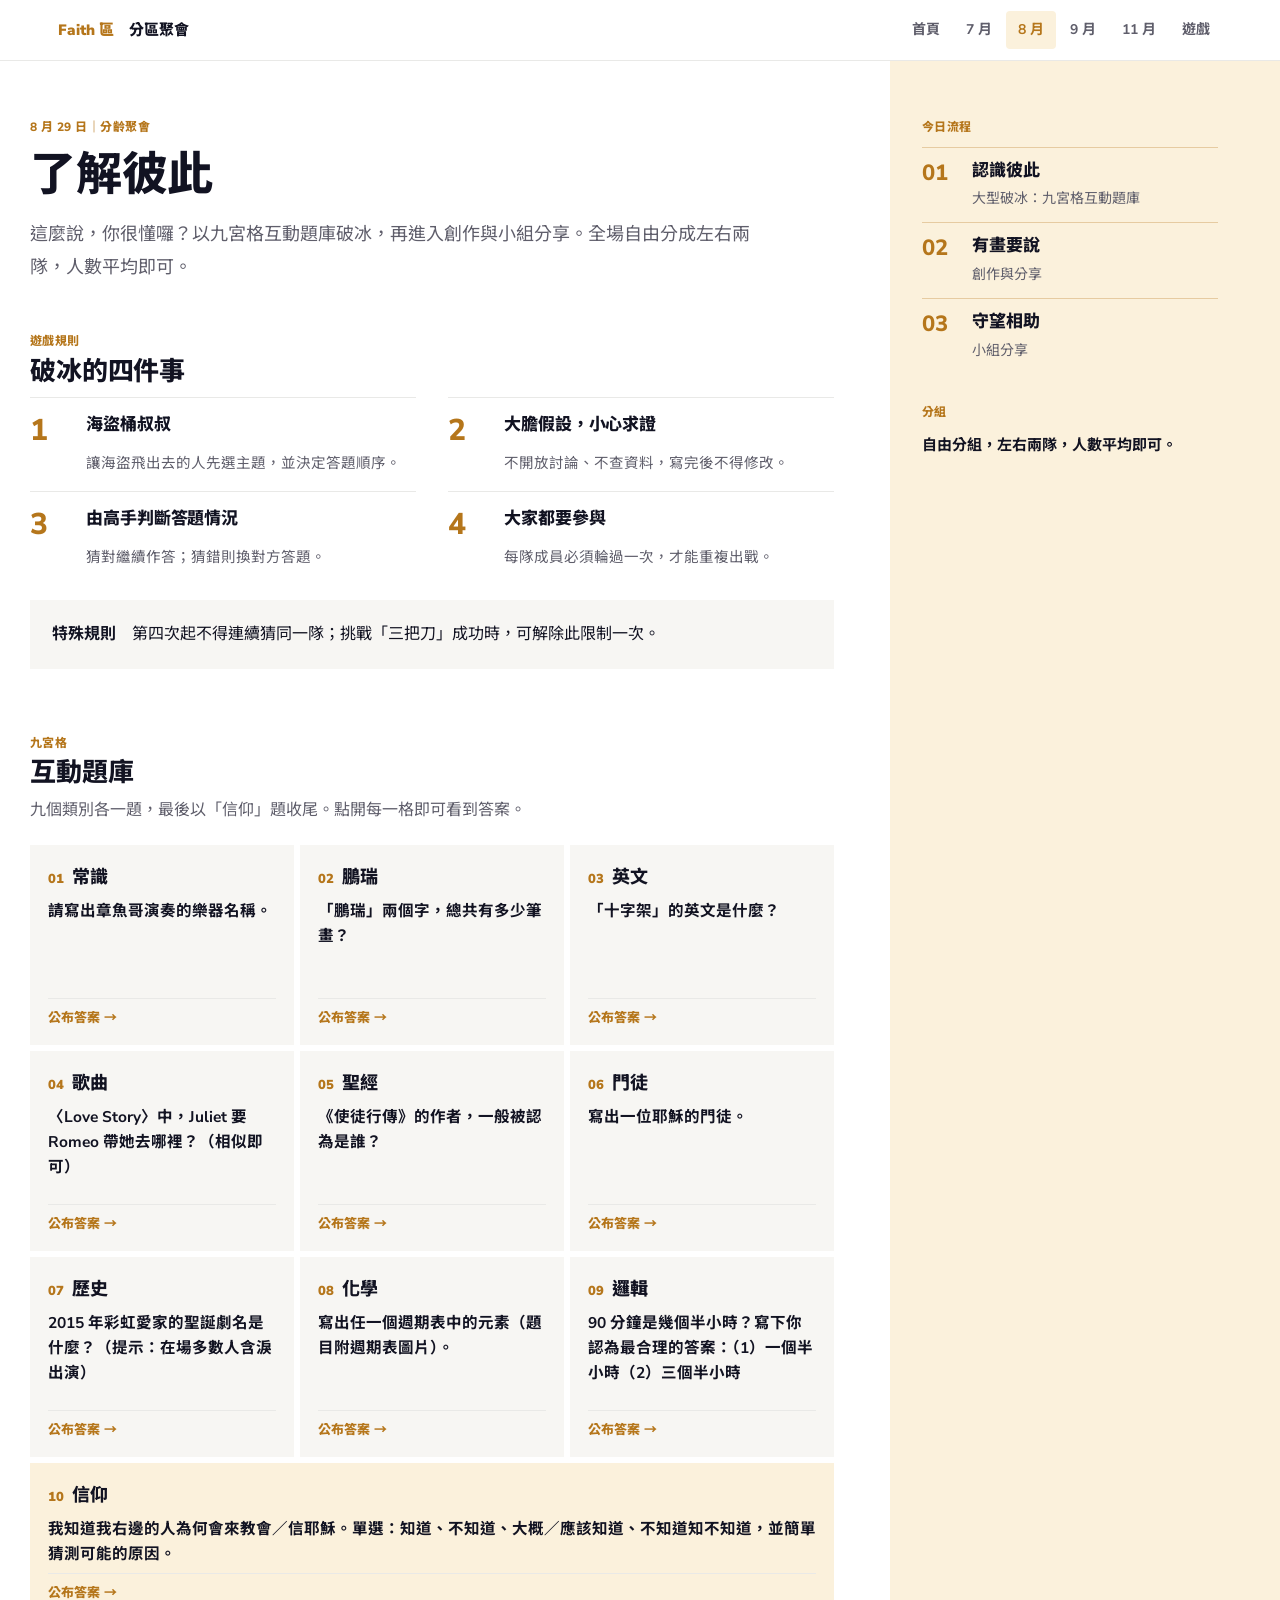
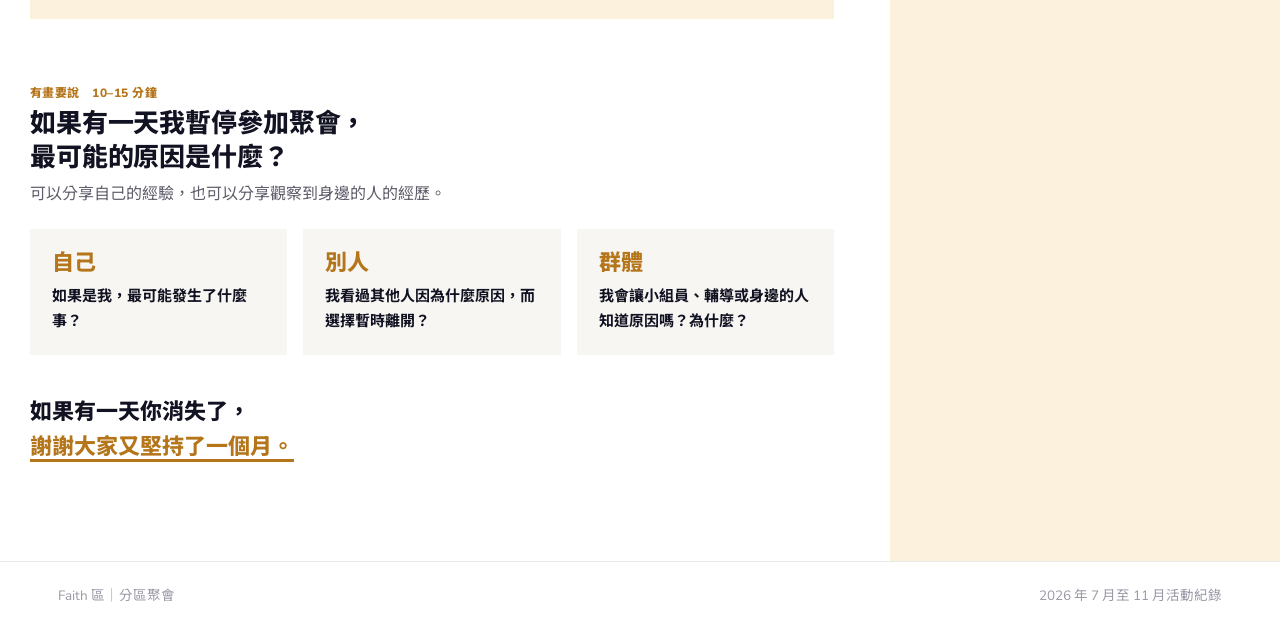
==== aug.html @ c237eff7 "Add Jul/Aug/Sep pages, new home, per-month styles Co-Authored-By: Claude Opus 5.5 <noreply@anthropic" ====
<!doctype html>
<html lang="zh-Hant">
<head>
<meta charset="utf-8">
<meta name="viewport" content="width=device-width,initial-scale=1,viewport-fit=cover">
<title>8 月｜了解彼此｜Faith 區｜分區聚會</title>
<meta name="description" content="8 月 29 日分齡聚會：九宮格互動題庫、遊戲規則、創作分享與小組守望。">
<link rel="stylesheet" href="site.css?v=20261112000000">
<style>
/* 8 月：題庫為主，九宮格可點開看答案 */
.rules4{display:grid;grid-template-columns:1fr 1fr;gap:0 32px;margin-top:8px}
.rules4>div{display:grid;grid-template-columns:44px 1fr;gap:4px 12px;border-top:1px solid var(--line);padding:16px 0}
.rules4 .no{font-size:30px;font-weight:800;color:var(--accent);line-height:1.1}
.rules4 h3{font-size:17px}
.rules4 p{grid-column:2;color:var(--muted);font-size:14.5px;line-height:1.7}
.special{margin-top:14px}
.grid9{display:grid;grid-template-columns:repeat(3,1fr);gap:6px}
.q{background:var(--bg-soft);padding:16px 18px 14px;display:flex;flex-direction:column;gap:6px;min-height:200px}
.q .cat{display:flex;align-items:baseline;gap:8px}
.q .cat b{font-size:13px;font-weight:900;color:var(--accent);font-variant-numeric:tabular-nums}
.q .cat span{font-size:18px;font-weight:800}
.q .ask{font-size:15.5px;font-weight:700;line-height:1.6;flex:1}
.q details{border-top:1px solid var(--line);padding-top:8px}
.q summary{cursor:pointer;font-size:13px;font-weight:800;color:var(--accent);list-style:none}
.q summary::-webkit-details-marker{display:none}
.q summary::after{content:" →"}
.q details[open] summary{color:var(--faint)}
.q details[open] summary::after{content:""}
.q .a{font-size:15px;font-weight:800;margin-top:4px}
.q .a small{display:block;font-weight:500;color:var(--muted);font-size:13.5px;line-height:1.6;margin-top:2px}
.q.wide{grid-column:1 / -1;min-height:0;background:var(--accent-soft)}
.apostles{font-size:13px;color:var(--muted);margin:6px 0 0;padding-left:1.2em;line-height:1.6}
.dirs{display:grid;grid-template-columns:repeat(3,1fr);gap:16px;margin-top:20px}
.dirs .box h3{font-size:22px;color:var(--accent);margin-bottom:6px}
.dirs .box p{font-size:15px;font-weight:700;line-height:1.7}
.close{margin-top:40px;font-size:22px;font-weight:800;line-height:1.6}
.flow{display:grid;gap:0}
.flow div{display:grid;grid-template-columns:40px 1fr;gap:2px 10px;padding:12px 0;border-top:1px solid rgba(181,118,27,.3)}
.flow b{font-size:22px;font-weight:800;color:var(--accent);line-height:1.2}
.flow h3{font-size:17px}
.flow p{grid-column:2;font-size:14px;color:var(--muted);line-height:1.6}
@media (max-width:860px){.rules4,.dirs{grid-template-columns:1fr}.grid9{grid-template-columns:1fr 1fr}}
@media (max-width:520px){.grid9{grid-template-columns:1fr}}
</style>
</head>
<body data-page="aug">
<div class="page">
  <main class="main">
    <p class="eyebrow">8 月 29 日｜分齡聚會</p>
    <h1>了解彼此</h1>
    <p class="lede">這麼說，你很懂囉？以九宮格互動題庫破冰，再進入創作與小組分享。全場自由分成左右兩隊，人數平均即可。</p>

    <section class="sec" style="margin-top:48px">
      <div class="kick">遊戲規則</div>
      <h2>破冰的四件事</h2>
      <div class="rules4">
        <div><span class="no">1</span><h3>海盜桶叔叔</h3><p>讓海盜飛出去的人先選主題，並決定答題順序。</p></div>
        <div><span class="no">2</span><h3>大膽假設，小心求證</h3><p>不開放討論、不查資料，寫完後不得修改。</p></div>
        <div><span class="no">3</span><h3>由高手判斷答題情況</h3><p>猜對繼續作答；猜錯則換對方答題。</p></div>
        <div><span class="no">4</span><h3>大家都要參與</h3><p>每隊成員必須輪過一次，才能重複出戰。</p></div>
      </div>
      <div class="box special"><b>特殊規則</b>　第四次起不得連續猜同一隊；挑戰「三把刀」成功時，可解除此限制一次。</div>
    </section>

    <section class="sec">
      <div class="kick">九宮格</div>
      <h2>互動題庫</h2>
      <p class="sub">九個類別各一題，最後以「信仰」題收尾。點開每一格即可看到答案。</p>
      <div class="grid9">
        <div class="q"><div class="cat"><b>01</b><span>常識</span></div><p class="ask">請寫出章魚哥演奏的樂器名稱。</p>
          <details><summary>公布答案</summary><p class="a">豎笛<small>單簧管（Clarinet）</small></p></details></div>
        <div class="q"><div class="cat"><b>02</b><span>鵬瑞</span></div><p class="ask">「鵬瑞」兩個字，總共有多少筆畫？</p>
          <details><summary>公布答案</summary><p class="a">32 畫<small>鵬 19 畫＋瑞 13 畫</small></p></details></div>
        <div class="q"><div class="cat"><b>03</b><span>英文</span></div><p class="ask">「十字架」的英文是什麼？</p>
          <details><summary>公布答案</summary><p class="a">cross<small>拼字也必須正確。</small></p></details></div>
        <div class="q"><div class="cat"><b>04</b><span>歌曲</span></div><p class="ask">〈Love Story〉中，Juliet 要 Romeo 帶她去哪裡？（相似即可）</p>
          <details><summary>公布答案</summary><p class="a">一個只有他們兩人的地方<small>somewhere we can be alone</small></p></details></div>
        <div class="q"><div class="cat"><b>05</b><span>聖經</span></div><p class="ask">《使徒行傳》的作者，一般被認為是誰？</p>
          <details><summary>公布答案</summary><p class="a">路加<small>一般認為《使徒行傳》與《路加福音》的作者為同一人。</small></p></details></div>
        <div class="q"><div class="cat"><b>06</b><span>門徒</span></div><p class="ask">寫出一位耶穌的門徒。</p>
          <details><summary>公布答案</summary><p class="a">答案不得重複<small>連續被指定的人，答案不可重複。</small></p>
            <ol class="apostles"><li>西門・彼得</li><li>安得烈</li><li>雅各（西庇太的兒子）</li><li>約翰</li><li>雅各（亞勒腓的兒子）</li><li>達太</li><li>奮銳黨的西門</li><li>加略人猶大</li><li>腓力</li><li>巴多羅買</li><li>多馬</li><li>馬太</li></ol></details></div>
        <div class="q"><div class="cat"><b>07</b><span>歷史</span></div><p class="ask">2015 年彩虹愛家的聖誕劇名是什麼？（提示：在場多數人含淚出演）</p>
          <details><summary>公布答案</summary><p class="a">狗狗天堂<small>歐一歐一捕狗隊～</small></p></details></div>
        <div class="q"><div class="cat"><b>08</b><span>化學</span></div><p class="ask">寫出任一個週期表中的元素（題目附週期表圖片）。</p>
          <details><summary>公布答案</summary><p class="a">答案不得重複<small>連續被指定的人，答案不可重複。</small></p></details></div>
        <div class="q"><div class="cat"><b>09</b><span>邏輯</span></div><p class="ask">90 分鐘是幾個半小時？寫下你認為最合理的答案：（1）一個半小時（2）三個半小時</p>
          <details><summary>公布答案</summary><p class="a">預測對方的答案<small>（1）一個半小時＝30 分鐘；（2）三個半小時＝210 分鐘</small></p></details></div>
        <div class="q wide"><div class="cat"><b>10</b><span>信仰</span></div>
          <p class="ask">我知道我右邊的人為何會來教會／信耶穌。單選：知道、不知道、大概／應該知道、不知道知不知道，並簡單猜測可能的原因。</p>
          <details><summary>公布答案</summary><p class="a">本題沒有標準答案<small>小組分享 15 分鐘：左邊的人說明自己的猜測，右邊的人分享真實情況；再指派一人分享他人的情況，獲勝方可額外指定對方兩人分享。</small></p></details></div>
      </div>
    </section>

    <section class="sec">
      <div class="kick">有畫要說　10–15 分鐘</div>
      <h2>如果有一天我暫停參加聚會，<br>最可能的原因是什麼？</h2>
      <p class="sub">可以分享自己的經驗，也可以分享觀察到身邊的人的經歷。</p>
      <div class="dirs">
        <div class="box"><h3>自己</h3><p>如果是我，最可能發生了什麼事？</p></div>
        <div class="box"><h3>別人</h3><p>我看過其他人因為什麼原因，而選擇暫時離開？</p></div>
        <div class="box"><h3>群體</h3><p>我會讓小組員、輔導或身邊的人知道原因嗎？為什麼？</p></div>
      </div>
      <p class="close">如果有一天你消失了，<br><span class="em">謝謝大家又堅持了一個月。</span></p>
    </section>
  </main>

  <aside class="panel">
    <div class="stick">
      <div>
        <div class="p-title">今日流程</div>
        <div class="flow">
          <div><b>01</b><h3>認識彼此</h3><p>大型破冰：九宮格互動題庫</p></div>
          <div><b>02</b><h3>有畫要說</h3><p>創作與分享</p></div>
          <div><b>03</b><h3>守望相助</h3><p>小組分享</p></div>
        </div>
      </div>
      <div>
        <div class="p-title">分組</div>
        <p style="font-size:15px;font-weight:700">自由分組，左右兩隊，人數平均即可。</p>
      </div>
    </div>
  </aside>
</div>
<script src="site.js?v=20261112000000"></script>
</body>
</html>
---- site.css ----
/* Faith 區｜分區聚會 — 共用樣式（沿用簡報的 Notion 紫：白底、紫色重點、右側淡紫面板）。
   每一頁的版面依內容各自安排，這裡只放共用的色票、字型與元件。 */
@import url("https://fonts.googleapis.com/css2?family=Nunito+Sans:wght@400;600;700;800;900&family=Noto+Sans+TC:wght@400;500;700;900&display=swap");

:root{
  --bg:#FFFFFF; --bg-soft:#F7F6F3; --ink:#121322; --muted:#5F5E6B; --faint:#9A99A6;
  --line:#E9E9E7; --rule:#121322;
  --accent:#7B4FD9; --accent-ink:#7B4FD9; --accent-soft:#EFE8FB; --mark:rgba(123,79,217,.22);
  --red:#D44C47; --green:#448361; --stamp:#D44C47;
  --f:"Avenir Next","Nunito Sans","PingFang TC","Noto Sans TC","Microsoft JhengHei",sans-serif;
  color-scheme:light;
}
*{box-sizing:border-box}
[hidden]{display:none!important}
html{-webkit-text-size-adjust:100%}
body{margin:0;background:var(--bg);color:var(--ink);font-family:var(--f);font-size:16px;line-height:1.8;-webkit-font-smoothing:antialiased}
a{color:inherit;text-decoration-color:var(--accent);text-decoration-thickness:1.5px;text-underline-offset:4px}
a:hover{color:var(--accent)}
:focus-visible{outline:2px solid var(--accent);outline-offset:3px}
h1,h2,h3,h4,p,ul,ol,figure,blockquote{margin:0}
h1,h2,h3,h4{font-weight:800;line-height:1.3;letter-spacing:-.005em}
img{max-width:100%}

/* 頁首 */
.top{position:sticky;top:0;z-index:40;background:var(--bg);border-bottom:1px solid var(--line)}
.top .in{max-width:1220px;margin:0 auto;padding:0 28px;display:flex;align-items:center;gap:28px;min-height:60px}
.brand{font-weight:800;font-size:15px;text-decoration:none;white-space:nowrap;color:var(--ink)}
.brand b{color:var(--accent);font-weight:900}
.nav{display:flex;gap:2px;margin-left:auto;overflow-x:auto;scrollbar-width:none}
.nav::-webkit-scrollbar{display:none}
.nav a{padding:6px 12px;font-size:14px;font-weight:700;color:var(--muted);text-decoration:none;border-radius:4px;white-space:nowrap}
.nav a:hover{color:var(--ink);background:var(--bg-soft)}
.nav a[aria-current="page"]{color:var(--accent);background:var(--accent-soft)}
@media (max-width:640px){.top .in{flex-wrap:wrap;gap:0 12px;padding:10px 16px 6px}.nav{width:100%;margin-left:-12px}}

/* 版面：主欄＋右側淡紫面板 */
.page{display:grid;grid-template-columns:minmax(28px,1fr) minmax(0,860px) 360px minmax(0,1fr)}
.main{grid-column:2;padding:56px 56px 96px 0;min-width:0}
.panel{grid-column:3 / span 2;background:var(--accent-soft);padding:56px 32px 96px}
.panel .stick{position:sticky;top:84px;max-width:296px;display:grid;gap:28px}
.p-title{font-size:12px;font-weight:800;color:var(--accent);letter-spacing:.04em;margin-bottom:8px}
@media (max-width:1000px){
  .page{display:block}
  .main{padding:36px 20px 40px}
  .panel{padding:32px 20px 48px}
  .panel .stick{position:static;max-width:none}
}

/* 標題 */
.eyebrow{font-size:12px;font-weight:800;color:var(--accent);letter-spacing:.04em}
h1{font-size:clamp(34px,5vw,46px);margin:6px 0 14px}
.lede{font-size:18px;color:var(--muted);max-width:40em}
.sec{margin-top:64px}
.sec>h2{font-size:26px;margin-bottom:6px}
.sec>.sub{color:var(--muted);margin-bottom:20px}
.kick{font-size:12px;font-weight:800;color:var(--accent);letter-spacing:.04em;margin-bottom:2px}

/* 強調（對應簡報的【】） */
.em{color:var(--accent);font-weight:800;text-decoration:underline;text-decoration-thickness:3px;text-underline-offset:5px}
.em.red{color:var(--red)}.em.green{color:var(--green)}
.red{color:var(--red)}.green{color:var(--green)}.purple{color:var(--accent)}
.muted{color:var(--muted)}.faint{color:var(--faint)}.small{font-size:14px}
.big{font-size:64px;font-weight:800;line-height:1;color:var(--accent);font-variant-numeric:tabular-nums;letter-spacing:-.02em}
.tag{display:inline-block;font-size:12px;font-weight:800;color:var(--accent);border:1px solid var(--accent);padding:0 8px;line-height:22px;border-radius:3px;white-space:nowrap}

/* 區塊 */
.box{background:var(--bg-soft);padding:20px 22px}
.box.lav{background:var(--accent-soft)}
.quote{border-left:3px solid var(--accent);padding:2px 0 2px 18px;font-size:19px;font-weight:700;line-height:1.7}
.quote cite{display:block;font-size:14px;font-style:normal;color:var(--muted);font-weight:600;margin-top:4px}
.btn{display:inline-block;font:inherit;font-size:15px;font-weight:800;color:#fff;background:var(--accent);border:1px solid var(--accent);border-radius:4px;padding:10px 20px;text-decoration:none;cursor:pointer}
.btn:hover{color:#fff}
.btn.ghost{background:none;color:var(--ink);border-color:var(--ink)}
.btn.ghost:hover{background:var(--bg-soft);color:var(--ink)}

/* Notion 式表格：灰色小表頭、只有底線 */
.nt{border-collapse:collapse;width:100%;font-size:15px}
.nt th{font-size:12px;font-weight:800;color:var(--muted);text-align:left;padding:0 14px 8px 0;border-bottom:1px solid var(--rule);white-space:nowrap}
.nt td{padding:12px 14px 12px 0;border-bottom:1px solid var(--line);vertical-align:top}
.nt td:first-child{font-weight:800}
.nt .n{width:44px;color:var(--accent);font-weight:900;font-variant-numeric:tabular-nums}
.nt ul{margin:0;padding-left:1.1em}
.nt li{margin:0}
@media (max-width:640px){.nt{font-size:14px}}

/* 頁尾 */
.foot{border-top:1px solid var(--line);color:var(--faint);font-size:13.5px}
.foot .in{max-width:1220px;margin:0 auto;padding:22px 28px;display:flex;flex-wrap:wrap;gap:6px 24px;justify-content:space-between}
@media (prefers-reduced-motion:reduce){*{transition:none!important;scroll-behavior:auto!important}}

/* 每個月份一個主色（像不同科目的課本），其餘樣式共用 */
body[data-page="home"]{--accent:#121322;--accent-soft:#F7F6F3;--mark:rgba(18,19,34,.14)}
body[data-page="jul"]{--accent:#2F6F9F;--accent-soft:#E7F0F7;--mark:rgba(47,111,159,.22)}
body[data-page="aug"]{--accent:#B5761B;--accent-soft:#FBF1DC;--mark:rgba(239,179,69,.38)}
body[data-page="sep"]{--accent:#9B3B3B;--accent-soft:#F6EAE6;--mark:rgba(155,59,59,.18)}
.c-jul{color:#2F6F9F}.c-aug{color:#B5761B}.c-sep{color:#9B3B3B}.c-nov{color:#7B4FD9}
.btn:hover{filter:brightness(.92);background:var(--accent)}
body[data-page="nov"],body[data-page="game"]{--accent:#7B4FD9;--accent-soft:#EFE8FB;--mark:rgba(123,79,217,.22)}
.hl.t0{background:linear-gradient(transparent 58%,rgba(94,134,199,.4) 58%);padding:0 2px}
.hl.t1{background:linear-gradient(transparent 58%,rgba(227,184,79,.55) 58%);padding:0 2px}
.hl.t2{background:linear-gradient(transparent 58%,rgba(107,170,130,.5) 58%);padding:0 2px}
.panel .nt td:first-child{white-space:nowrap}
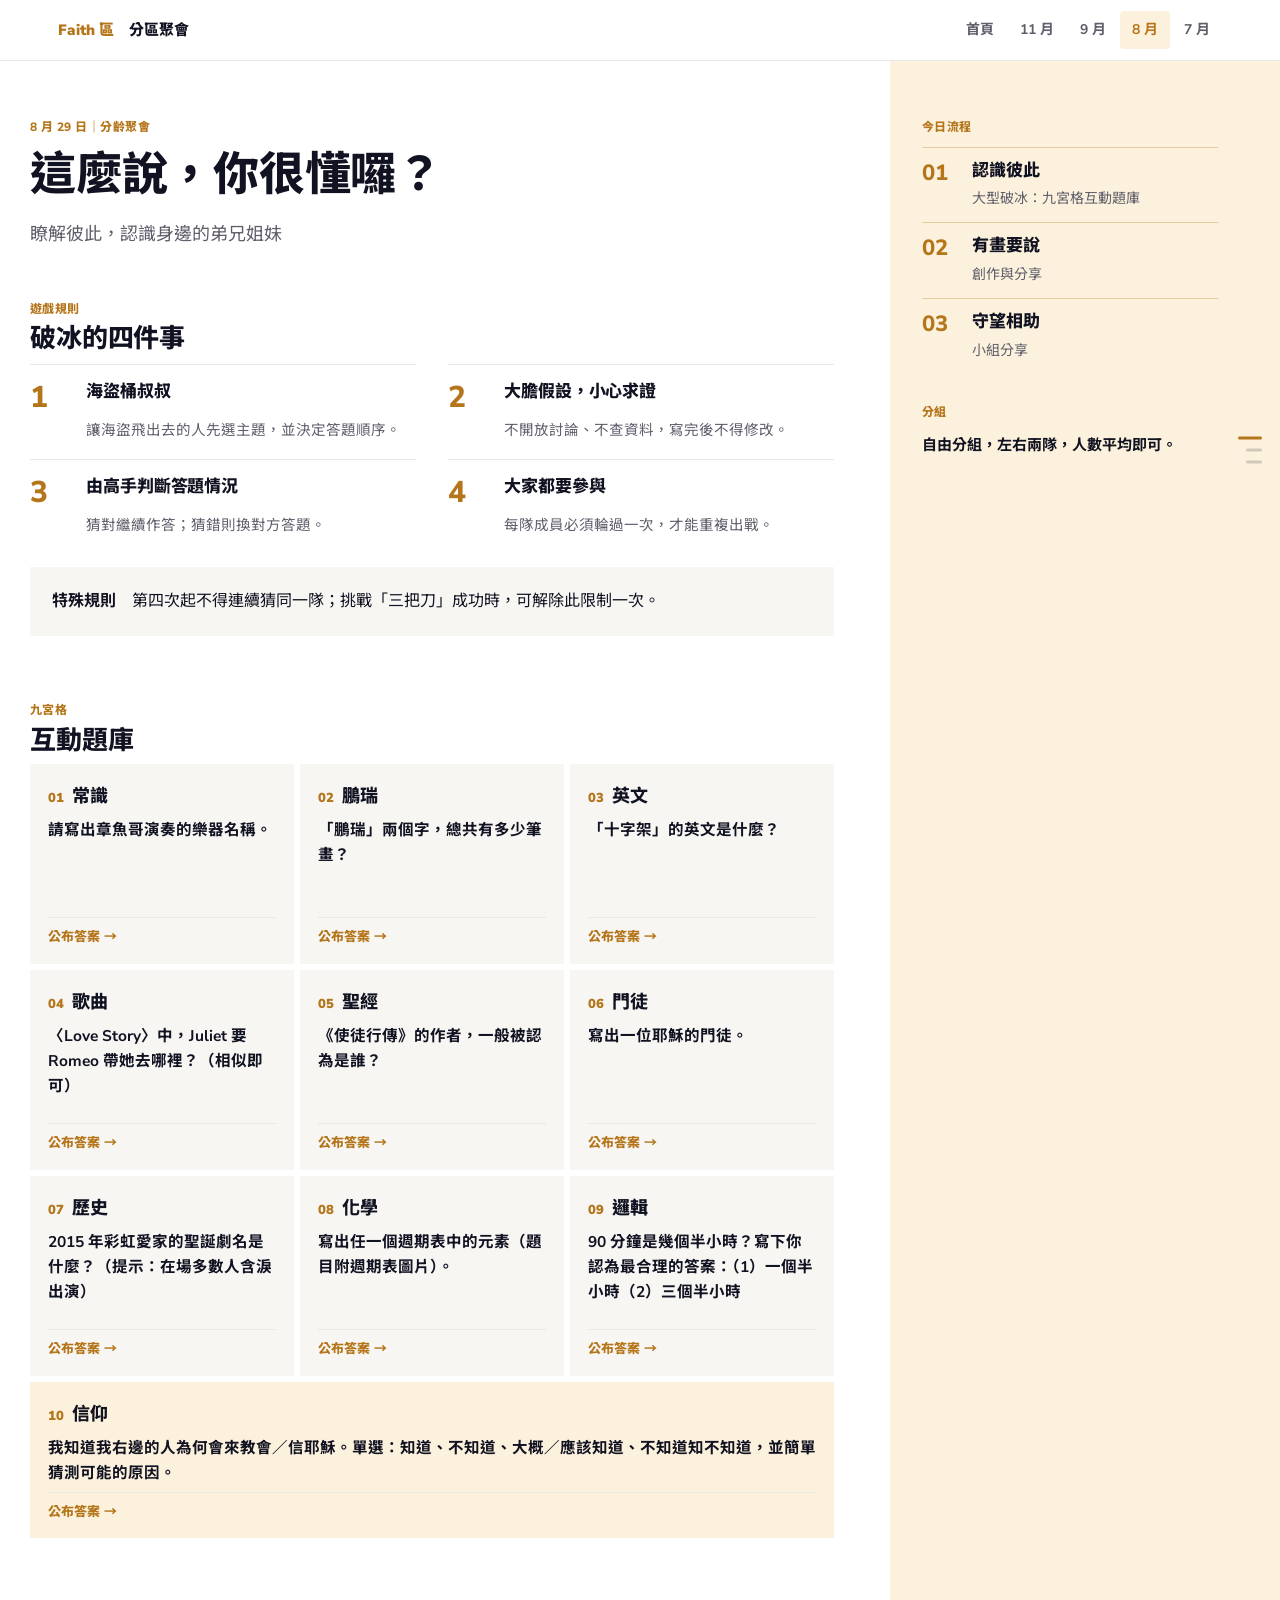
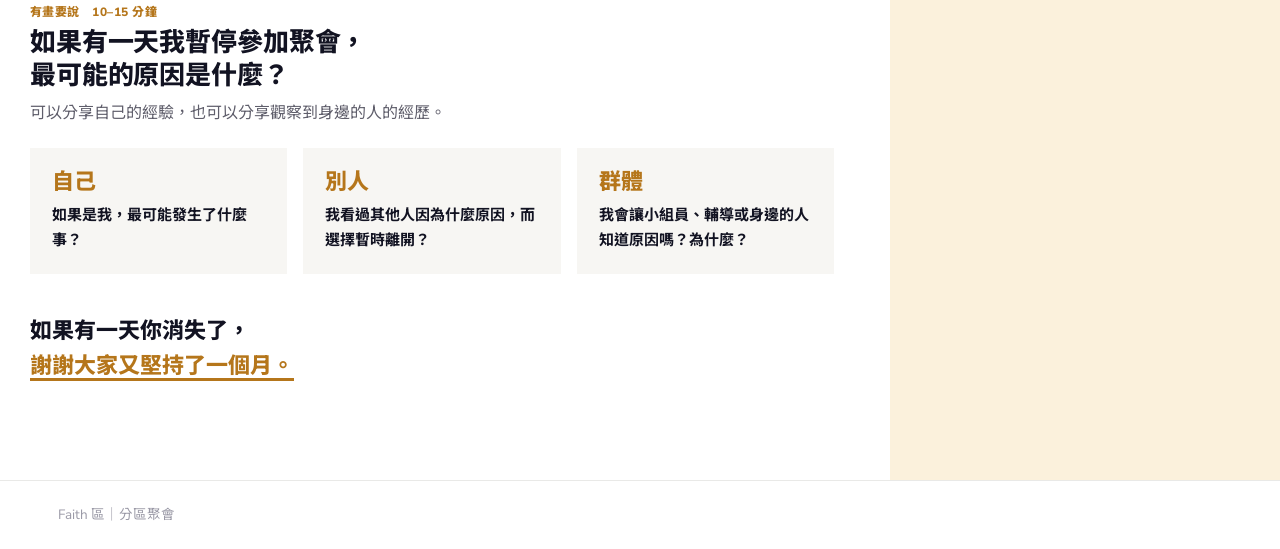
==== commit 434f7a9a: "Reorder nav, pinned game on home, editable copy via sheet, side nav back Co-Authored-By: Claude Opus" ====
--- a/aug.html
+++ b/aug.html
@@ -1,11 +1,12 @@
-<!doctype html>
+<!DOCTYPE html>
+
 <html lang="zh-Hant">
 <head>
-<meta charset="utf-8">
-<meta name="viewport" content="width=device-width,initial-scale=1,viewport-fit=cover">
-<title>8 月｜了解彼此｜Faith 區｜分區聚會</title>
-<meta name="description" content="8 月 29 日分齡聚會：九宮格互動題庫、遊戲規則、創作分享與小組守望。">
-<link rel="stylesheet" href="site.css?v=20261112000000">
+<meta charset="utf-8"/>
+<meta content="width=device-width,initial-scale=1,viewport-fit=cover" name="viewport"/>
+<title>8 月｜這麼說，你很懂囉？｜Faith 區｜分區聚會</title>
+<meta content="8 月 29 日分齡聚會：九宮格互動題庫、遊戲規則、創作分享與小組守望。" name="description"/>
+<link href="site.css?v=20261113000000" rel="stylesheet"/>
 <style>
 /* 8 月：題庫為主，九宮格可點開看答案 */
 .rules4{display:grid;grid-template-columns:1fr 1fr;gap:0 32px;margin-top:8px}
@@ -45,83 +46,80 @@
 </head>
 <body data-page="aug">
 <div class="page">
-  <main class="main">
-    <p class="eyebrow">8 月 29 日｜分齡聚會</p>
-    <h1>了解彼此</h1>
-    <p class="lede">這麼說，你很懂囉？以九宮格互動題庫破冰，再進入創作與小組分享。全場自由分成左右兩隊，人數平均即可。</p>
-
-    <section class="sec" style="margin-top:48px">
-      <div class="kick">遊戲規則</div>
-      <h2>破冰的四件事</h2>
-      <div class="rules4">
-        <div><span class="no">1</span><h3>海盜桶叔叔</h3><p>讓海盜飛出去的人先選主題，並決定答題順序。</p></div>
-        <div><span class="no">2</span><h3>大膽假設，小心求證</h3><p>不開放討論、不查資料，寫完後不得修改。</p></div>
-        <div><span class="no">3</span><h3>由高手判斷答題情況</h3><p>猜對繼續作答；猜錯則換對方答題。</p></div>
-        <div><span class="no">4</span><h3>大家都要參與</h3><p>每隊成員必須輪過一次，才能重複出戰。</p></div>
-      </div>
-      <div class="box special"><b>特殊規則</b>　第四次起不得連續猜同一隊；挑戰「三把刀」成功時，可解除此限制一次。</div>
-    </section>
-
-    <section class="sec">
-      <div class="kick">九宮格</div>
-      <h2>互動題庫</h2>
-      <p class="sub">九個類別各一題，最後以「信仰」題收尾。點開每一格即可看到答案。</p>
-      <div class="grid9">
-        <div class="q"><div class="cat"><b>01</b><span>常識</span></div><p class="ask">請寫出章魚哥演奏的樂器名稱。</p>
-          <details><summary>公布答案</summary><p class="a">豎笛<small>單簧管（Clarinet）</small></p></details></div>
-        <div class="q"><div class="cat"><b>02</b><span>鵬瑞</span></div><p class="ask">「鵬瑞」兩個字，總共有多少筆畫？</p>
-          <details><summary>公布答案</summary><p class="a">32 畫<small>鵬 19 畫＋瑞 13 畫</small></p></details></div>
-        <div class="q"><div class="cat"><b>03</b><span>英文</span></div><p class="ask">「十字架」的英文是什麼？</p>
-          <details><summary>公布答案</summary><p class="a">cross<small>拼字也必須正確。</small></p></details></div>
-        <div class="q"><div class="cat"><b>04</b><span>歌曲</span></div><p class="ask">〈Love Story〉中，Juliet 要 Romeo 帶她去哪裡？（相似即可）</p>
-          <details><summary>公布答案</summary><p class="a">一個只有他們兩人的地方<small>somewhere we can be alone</small></p></details></div>
-        <div class="q"><div class="cat"><b>05</b><span>聖經</span></div><p class="ask">《使徒行傳》的作者，一般被認為是誰？</p>
-          <details><summary>公布答案</summary><p class="a">路加<small>一般認為《使徒行傳》與《路加福音》的作者為同一人。</small></p></details></div>
-        <div class="q"><div class="cat"><b>06</b><span>門徒</span></div><p class="ask">寫出一位耶穌的門徒。</p>
-          <details><summary>公布答案</summary><p class="a">答案不得重複<small>連續被指定的人，答案不可重複。</small></p>
-            <ol class="apostles"><li>西門・彼得</li><li>安得烈</li><li>雅各（西庇太的兒子）</li><li>約翰</li><li>雅各（亞勒腓的兒子）</li><li>達太</li><li>奮銳黨的西門</li><li>加略人猶大</li><li>腓力</li><li>巴多羅買</li><li>多馬</li><li>馬太</li></ol></details></div>
-        <div class="q"><div class="cat"><b>07</b><span>歷史</span></div><p class="ask">2015 年彩虹愛家的聖誕劇名是什麼？（提示：在場多數人含淚出演）</p>
-          <details><summary>公布答案</summary><p class="a">狗狗天堂<small>歐一歐一捕狗隊～</small></p></details></div>
-        <div class="q"><div class="cat"><b>08</b><span>化學</span></div><p class="ask">寫出任一個週期表中的元素（題目附週期表圖片）。</p>
-          <details><summary>公布答案</summary><p class="a">答案不得重複<small>連續被指定的人，答案不可重複。</small></p></details></div>
-        <div class="q"><div class="cat"><b>09</b><span>邏輯</span></div><p class="ask">90 分鐘是幾個半小時？寫下你認為最合理的答案：（1）一個半小時（2）三個半小時</p>
-          <details><summary>公布答案</summary><p class="a">預測對方的答案<small>（1）一個半小時＝30 分鐘；（2）三個半小時＝210 分鐘</small></p></details></div>
-        <div class="q wide"><div class="cat"><b>10</b><span>信仰</span></div>
-          <p class="ask">我知道我右邊的人為何會來教會／信耶穌。單選：知道、不知道、大概／應該知道、不知道知不知道，並簡單猜測可能的原因。</p>
-          <details><summary>公布答案</summary><p class="a">本題沒有標準答案<small>小組分享 15 分鐘：左邊的人說明自己的猜測，右邊的人分享真實情況；再指派一人分享他人的情況，獲勝方可額外指定對方兩人分享。</small></p></details></div>
-      </div>
-    </section>
-
-    <section class="sec">
-      <div class="kick">有畫要說　10–15 分鐘</div>
-      <h2>如果有一天我暫停參加聚會，<br>最可能的原因是什麼？</h2>
-      <p class="sub">可以分享自己的經驗，也可以分享觀察到身邊的人的經歷。</p>
-      <div class="dirs">
-        <div class="box"><h3>自己</h3><p>如果是我，最可能發生了什麼事？</p></div>
-        <div class="box"><h3>別人</h3><p>我看過其他人因為什麼原因，而選擇暫時離開？</p></div>
-        <div class="box"><h3>群體</h3><p>我會讓小組員、輔導或身邊的人知道原因嗎？為什麼？</p></div>
-      </div>
-      <p class="close">如果有一天你消失了，<br><span class="em">謝謝大家又堅持了一個月。</span></p>
-    </section>
-  </main>
-
-  <aside class="panel">
-    <div class="stick">
-      <div>
-        <div class="p-title">今日流程</div>
-        <div class="flow">
-          <div><b>01</b><h3>認識彼此</h3><p>大型破冰：九宮格互動題庫</p></div>
-          <div><b>02</b><h3>有畫要說</h3><p>創作與分享</p></div>
-          <div><b>03</b><h3>守望相助</h3><p>小組分享</p></div>
-        </div>
-      </div>
-      <div>
-        <div class="p-title">分組</div>
-        <p style="font-size:15px;font-weight:700">自由分組，左右兩隊，人數平均即可。</p>
-      </div>
-    </div>
-  </aside>
+<main class="main">
+<p class="eyebrow" data-k="aug.001">8 月 29 日｜分齡聚會</p>
+<h1 data-k="aug.002">這麼說，你很懂囉？</h1>
+<p class="lede" data-k="aug.003">瞭解彼此，認識身邊的弟兄姐妹</p>
+<section class="sec" style="margin-top:48px">
+<div class="kick" data-k="aug.004">遊戲規則</div>
+<h2 data-k="aug.005">破冰的四件事</h2>
+<div class="rules4">
+<div><span class="no" data-k="aug.006">1</span><h3 data-k="aug.007">海盜桶叔叔</h3><p data-k="aug.008">讓海盜飛出去的人先選主題，並決定答題順序。</p></div>
+<div><span class="no" data-k="aug.009">2</span><h3 data-k="aug.010">大膽假設，小心求證</h3><p data-k="aug.011">不開放討論、不查資料，寫完後不得修改。</p></div>
+<div><span class="no" data-k="aug.012">3</span><h3 data-k="aug.013">由高手判斷答題情況</h3><p data-k="aug.014">猜對繼續作答；猜錯則換對方答題。</p></div>
+<div><span class="no" data-k="aug.015">4</span><h3 data-k="aug.016">大家都要參與</h3><p data-k="aug.017">每隊成員必須輪過一次，才能重複出戰。</p></div>
 </div>
-<script src="site.js?v=20261112000000"></script>
+<div class="box special"><b data-k="aug.019">特殊規則</b><span data-k="aug.020">　第四次起不得連續猜同一隊；挑戰「三把刀」成功時，可解除此限制一次。</span></div>
+</section>
+<section class="sec">
+<div class="kick" data-k="aug.021">九宮格</div>
+<h2 data-k="aug.022">互動題庫</h2>
+<div class="grid9">
+<div class="q"><div class="cat"><b data-k="aug.023">01</b><span data-k="aug.024">常識</span></div><p class="ask" data-k="aug.025">請寫出章魚哥演奏的樂器名稱。</p>
+<details><summary data-k="aug.026">公布答案</summary><p class="a"><span data-k="aug.028">豎笛</span><small data-k="aug.029">單簧管（Clarinet）</small></p></details></div>
+<div class="q"><div class="cat"><b data-k="aug.030">02</b><span data-k="aug.031">鵬瑞</span></div><p class="ask" data-k="aug.032">「鵬瑞」兩個字，總共有多少筆畫？</p>
+<details><summary data-k="aug.033">公布答案</summary><p class="a"><span data-k="aug.035">32 畫</span><small data-k="aug.036">鵬 19 畫＋瑞 13 畫</small></p></details></div>
+<div class="q"><div class="cat"><b data-k="aug.037">03</b><span data-k="aug.038">英文</span></div><p class="ask" data-k="aug.039">「十字架」的英文是什麼？</p>
+<details><summary data-k="aug.040">公布答案</summary><p class="a"><span data-k="aug.042">cross</span><small data-k="aug.043">拼字也必須正確。</small></p></details></div>
+<div class="q"><div class="cat"><b data-k="aug.044">04</b><span data-k="aug.045">歌曲</span></div><p class="ask" data-k="aug.046">〈Love Story〉中，Juliet 要 Romeo 帶她去哪裡？（相似即可）</p>
+<details><summary data-k="aug.047">公布答案</summary><p class="a"><span data-k="aug.049">一個只有他們兩人的地方</span><small data-k="aug.050">somewhere we can be alone</small></p></details></div>
+<div class="q"><div class="cat"><b data-k="aug.051">05</b><span data-k="aug.052">聖經</span></div><p class="ask" data-k="aug.053">《使徒行傳》的作者，一般被認為是誰？</p>
+<details><summary data-k="aug.054">公布答案</summary><p class="a"><span data-k="aug.056">路加</span><small data-k="aug.057">一般認為《使徒行傳》與《路加福音》的作者為同一人。</small></p></details></div>
+<div class="q"><div class="cat"><b data-k="aug.058">06</b><span data-k="aug.059">門徒</span></div><p class="ask" data-k="aug.060">寫出一位耶穌的門徒。</p>
+<details><summary data-k="aug.061">公布答案</summary><p class="a"><span data-k="aug.063">答案不得重複</span><small data-k="aug.064">連續被指定的人，答案不可重複。</small></p>
+<ol class="apostles"><li data-k="aug.065">西門・彼得</li><li data-k="aug.066">安得烈</li><li data-k="aug.067">雅各（西庇太的兒子）</li><li data-k="aug.068">約翰</li><li data-k="aug.069">雅各（亞勒腓的兒子）</li><li data-k="aug.070">達太</li><li data-k="aug.071">奮銳黨的西門</li><li data-k="aug.072">加略人猶大</li><li data-k="aug.073">腓力</li><li data-k="aug.074">巴多羅買</li><li data-k="aug.075">多馬</li><li data-k="aug.076">馬太</li></ol></details></div>
+<div class="q"><div class="cat"><b data-k="aug.077">07</b><span data-k="aug.078">歷史</span></div><p class="ask" data-k="aug.079">2015 年彩虹愛家的聖誕劇名是什麼？（提示：在場多數人含淚出演）</p>
+<details><summary data-k="aug.080">公布答案</summary><p class="a"><span data-k="aug.082">狗狗天堂</span><small data-k="aug.083">歐一歐一捕狗隊～</small></p></details></div>
+<div class="q"><div class="cat"><b data-k="aug.084">08</b><span data-k="aug.085">化學</span></div><p class="ask" data-k="aug.086">寫出任一個週期表中的元素（題目附週期表圖片）。</p>
+<details><summary data-k="aug.087">公布答案</summary><p class="a"><span data-k="aug.089">答案不得重複</span><small data-k="aug.090">連續被指定的人，答案不可重複。</small></p></details></div>
+<div class="q"><div class="cat"><b data-k="aug.091">09</b><span data-k="aug.092">邏輯</span></div><p class="ask" data-k="aug.093">90 分鐘是幾個半小時？寫下你認為最合理的答案：（1）一個半小時（2）三個半小時</p>
+<details><summary data-k="aug.094">公布答案</summary><p class="a"><span data-k="aug.096">預測對方的答案</span><small data-k="aug.097">（1）一個半小時＝30 分鐘；（2）三個半小時＝210 分鐘</small></p></details></div>
+<div class="q wide"><div class="cat"><b data-k="aug.098">10</b><span data-k="aug.099">信仰</span></div>
+<p class="ask" data-k="aug.100">我知道我右邊的人為何會來教會／信耶穌。單選：知道、不知道、大概／應該知道、不知道知不知道，並簡單猜測可能的原因。</p>
+<details><summary data-k="aug.101">公布答案</summary><p class="a"><span data-k="aug.103">本題沒有標準答案</span><small data-k="aug.104">小組分享 15 分鐘：左邊的人說明自己的猜測，右邊的人分享真實情況；再指派一人分享他人的情況，獲勝方可額外指定對方兩人分享。</small></p></details></div>
+</div>
+</section>
+<section class="sec">
+<div class="kick" data-k="aug.105">有畫要說　10–15 分鐘</div>
+<h2 data-k="aug.106">如果有一天我暫停參加聚會，<br/>最可能的原因是什麼？</h2>
+<p class="sub" data-k="aug.107">可以分享自己的經驗，也可以分享觀察到身邊的人的經歷。</p>
+<div class="dirs">
+<div class="box"><h3 data-k="aug.108">自己</h3><p data-k="aug.109">如果是我，最可能發生了什麼事？</p></div>
+<div class="box"><h3 data-k="aug.110">別人</h3><p data-k="aug.111">我看過其他人因為什麼原因，而選擇暫時離開？</p></div>
+<div class="box"><h3 data-k="aug.112">群體</h3><p data-k="aug.113">我會讓小組員、輔導或身邊的人知道原因嗎？為什麼？</p></div>
+</div>
+<p class="close" data-k="aug.114">如果有一天你消失了，<br/><span class="em">謝謝大家又堅持了一個月。</span></p>
+</section>
+</main>
+<aside class="panel">
+<div class="stick">
+<a class="plan" data-k="aug.115" data-plan="aug" hidden="" href="#" rel="noopener" target="_blank">企劃書 →</a>
+<div>
+<div class="p-title" data-k="aug.116">今日流程</div>
+<div class="flow">
+<div><b data-k="aug.117">01</b><h3 data-k="aug.118">認識彼此</h3><p data-k="aug.119">大型破冰：九宮格互動題庫</p></div>
+<div><b data-k="aug.120">02</b><h3 data-k="aug.121">有畫要說</h3><p data-k="aug.122">創作與分享</p></div>
+<div><b data-k="aug.123">03</b><h3 data-k="aug.124">守望相助</h3><p data-k="aug.125">小組分享</p></div>
+</div>
+</div>
+<div>
+<div class="p-title" data-k="aug.126">分組</div>
+<p data-k="aug.127" style="font-size:15px;font-weight:700">自由分組，左右兩隊，人數平均即可。</p>
+</div>
+</div>
+</aside>
+</div>
+<script src="config.js?v=20261113000000"></script>
+<script src="site.js?v=20261113000000"></script>
 </body>
 </html>
--- a/site.css
+++ b/site.css
@@ -100,3 +100,31 @@
 .hl.t1{background:linear-gradient(transparent 58%,rgba(227,184,79,.55) 58%);padding:0 2px}
 .hl.t2{background:linear-gradient(transparent 58%,rgba(107,170,130,.5) 58%);padding:0 2px}
 .panel .nt td:first-child{white-space:nowrap}
+
+/* 企劃書連結（試算表有填連結才顯示） */
+.plan{display:block;background:var(--accent);color:#fff;font-weight:800;text-decoration:none;padding:10px 16px;border-radius:4px}
+.plan:hover{color:#fff;filter:brightness(.92)}
+
+/* 左側目錄（寬螢幕） */
+.lidx{display:none}
+@media (min-width:1400px){
+  .page{grid-template-columns:minmax(220px,1fr) minmax(0,860px) 360px minmax(0,1fr)}
+  .lidx{display:grid;grid-column:1;grid-row:1;align-self:start;justify-self:end;position:sticky;top:84px;width:176px;margin:56px 32px 0 0;gap:2px}
+  .lidx a{display:grid;grid-template-columns:28px 1fr;align-items:baseline;padding:7px 0 7px 12px;border-left:2px solid var(--line);color:var(--faint);text-decoration:none;font-size:14px;line-height:1.4}
+  .lidx a .n{font-size:12px;font-weight:800;font-variant-numeric:tabular-nums}
+  .lidx a:hover{color:var(--ink)}
+  .lidx a.on{color:var(--ink);font-weight:800;border-left-color:var(--accent)}
+  .lidx a.on .n{color:var(--accent)}
+}
+
+/* 右側短線導覽 */
+.rail{position:fixed;right:18px;top:50%;transform:translateY(-50%);z-index:35;display:flex;flex-direction:column;align-items:flex-end;gap:9px;padding:10px 0 10px 18px}
+.rail button{display:block;width:16px;height:3px;border:0;padding:0;border-radius:2px;background:rgba(18,19,34,.18);cursor:pointer;transition:width .15s,background .15s}
+.rail button.on{width:24px;background:var(--accent)}
+.rail button:hover{background:var(--accent)}
+.rail-pop{position:absolute;right:40px;top:50%;transform:translateY(-50%);min-width:190px;max-width:280px;background:#fff;border:1px solid var(--line);border-radius:6px;box-shadow:0 14px 40px rgba(18,19,34,.14);padding:6px;opacity:0;visibility:hidden;transition:opacity .15s}
+.rail:hover .rail-pop,.rail:focus-within .rail-pop{opacity:1;visibility:visible}
+.rail-pop a{display:block;padding:6px 10px;border-radius:4px;font-size:13.5px;color:var(--muted);text-decoration:none;white-space:nowrap;overflow:hidden;text-overflow:ellipsis}
+.rail-pop a:hover{background:var(--bg-soft);color:var(--ink)}
+.rail-pop a.on{color:var(--ink);font-weight:800}
+@media (max-width:1199px){.rail{display:none}}
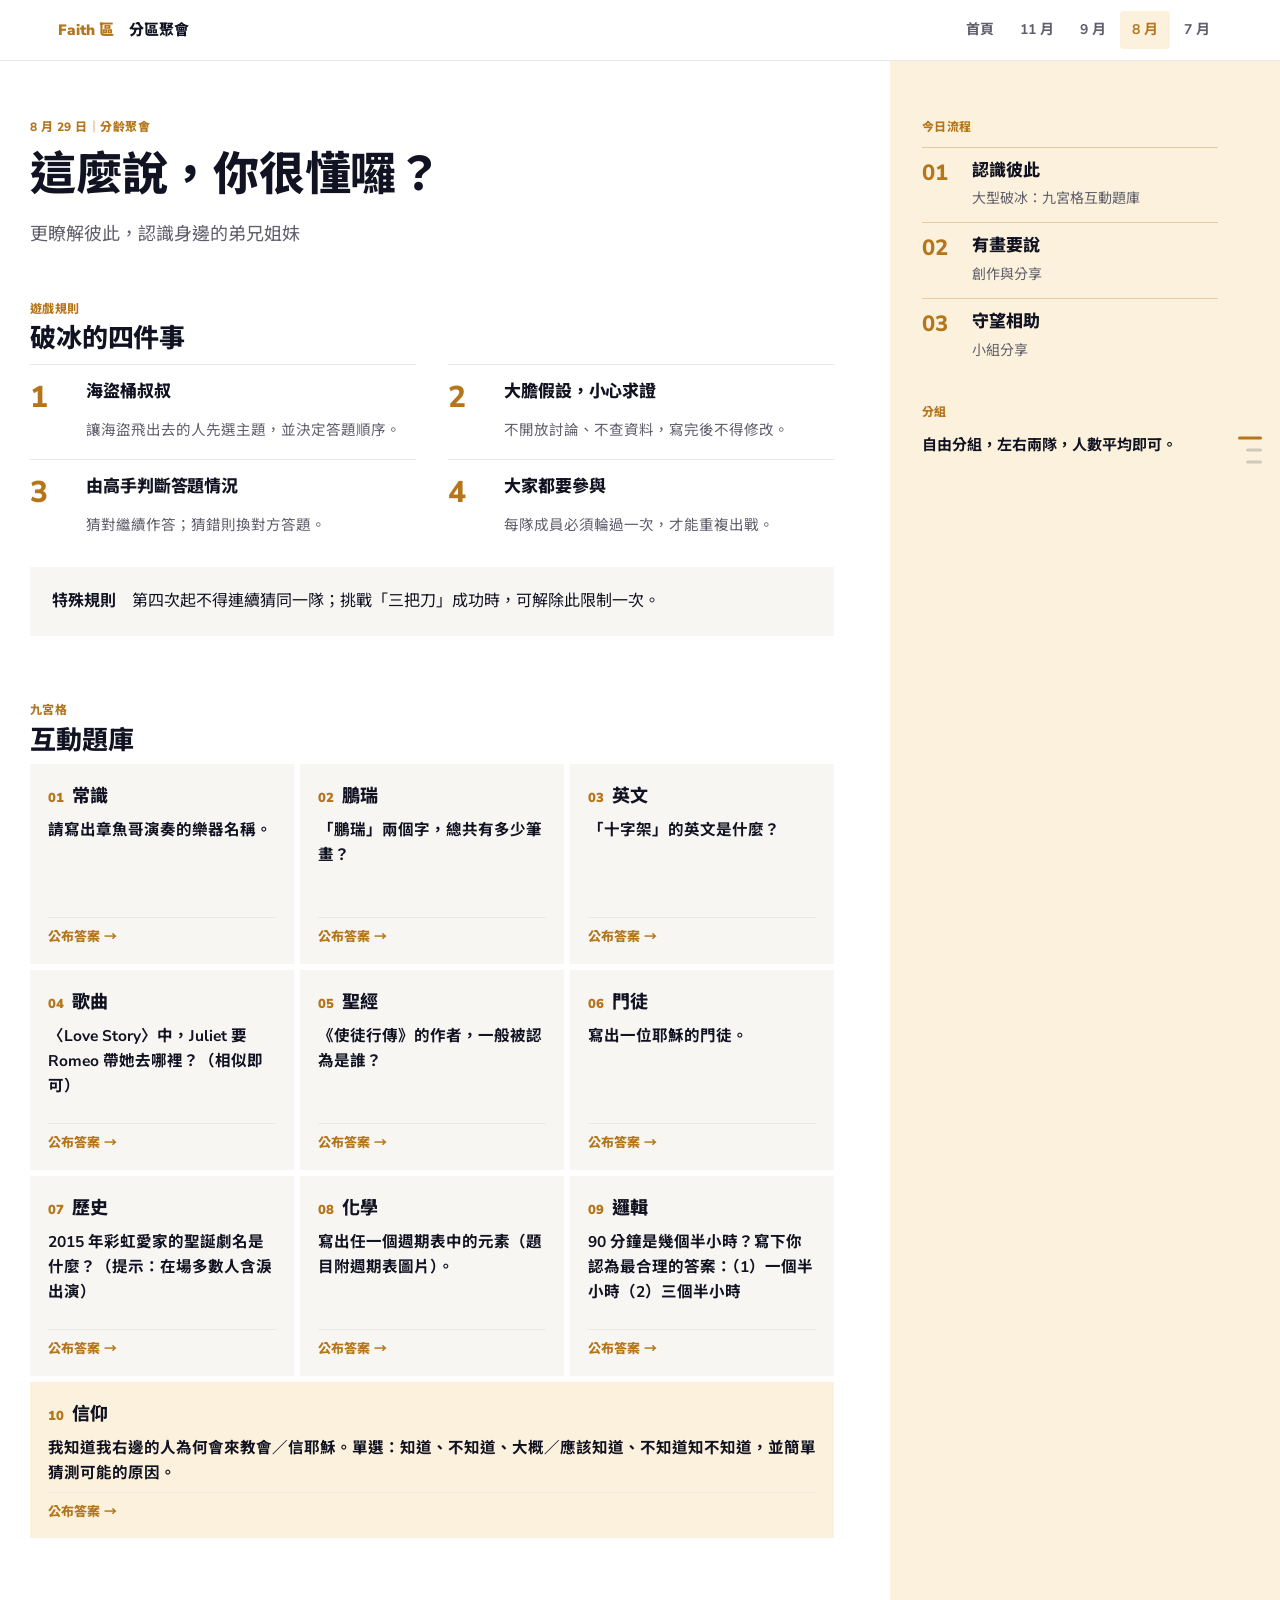
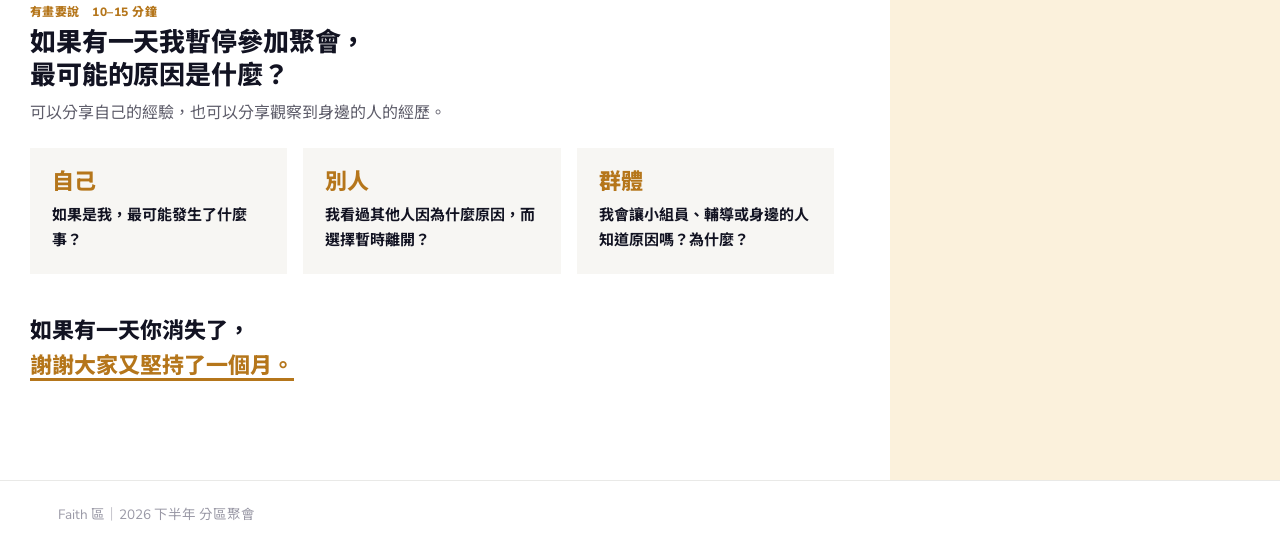
==== commit eb3c9dc3: "Apply copy edits from sheet (home, Nov), wording: 地圖/關主 Co-Authored-By: Claude Opus 5.5 <noreply@ant" ====
--- a/aug.html
+++ b/aug.html
@@ -49,7 +49,7 @@
 <main class="main">
 <p class="eyebrow" data-k="aug.001">8 月 29 日｜分齡聚會</p>
 <h1 data-k="aug.002">這麼說，你很懂囉？</h1>
-<p class="lede" data-k="aug.003">瞭解彼此，認識身邊的弟兄姐妹</p>
+<p class="lede" data-k="aug.003">更瞭解彼此，認識身邊的弟兄姐妹</p>
 <section class="sec" style="margin-top:48px">
 <div class="kick" data-k="aug.004">遊戲規則</div>
 <h2 data-k="aug.005">破冰的四件事</h2>
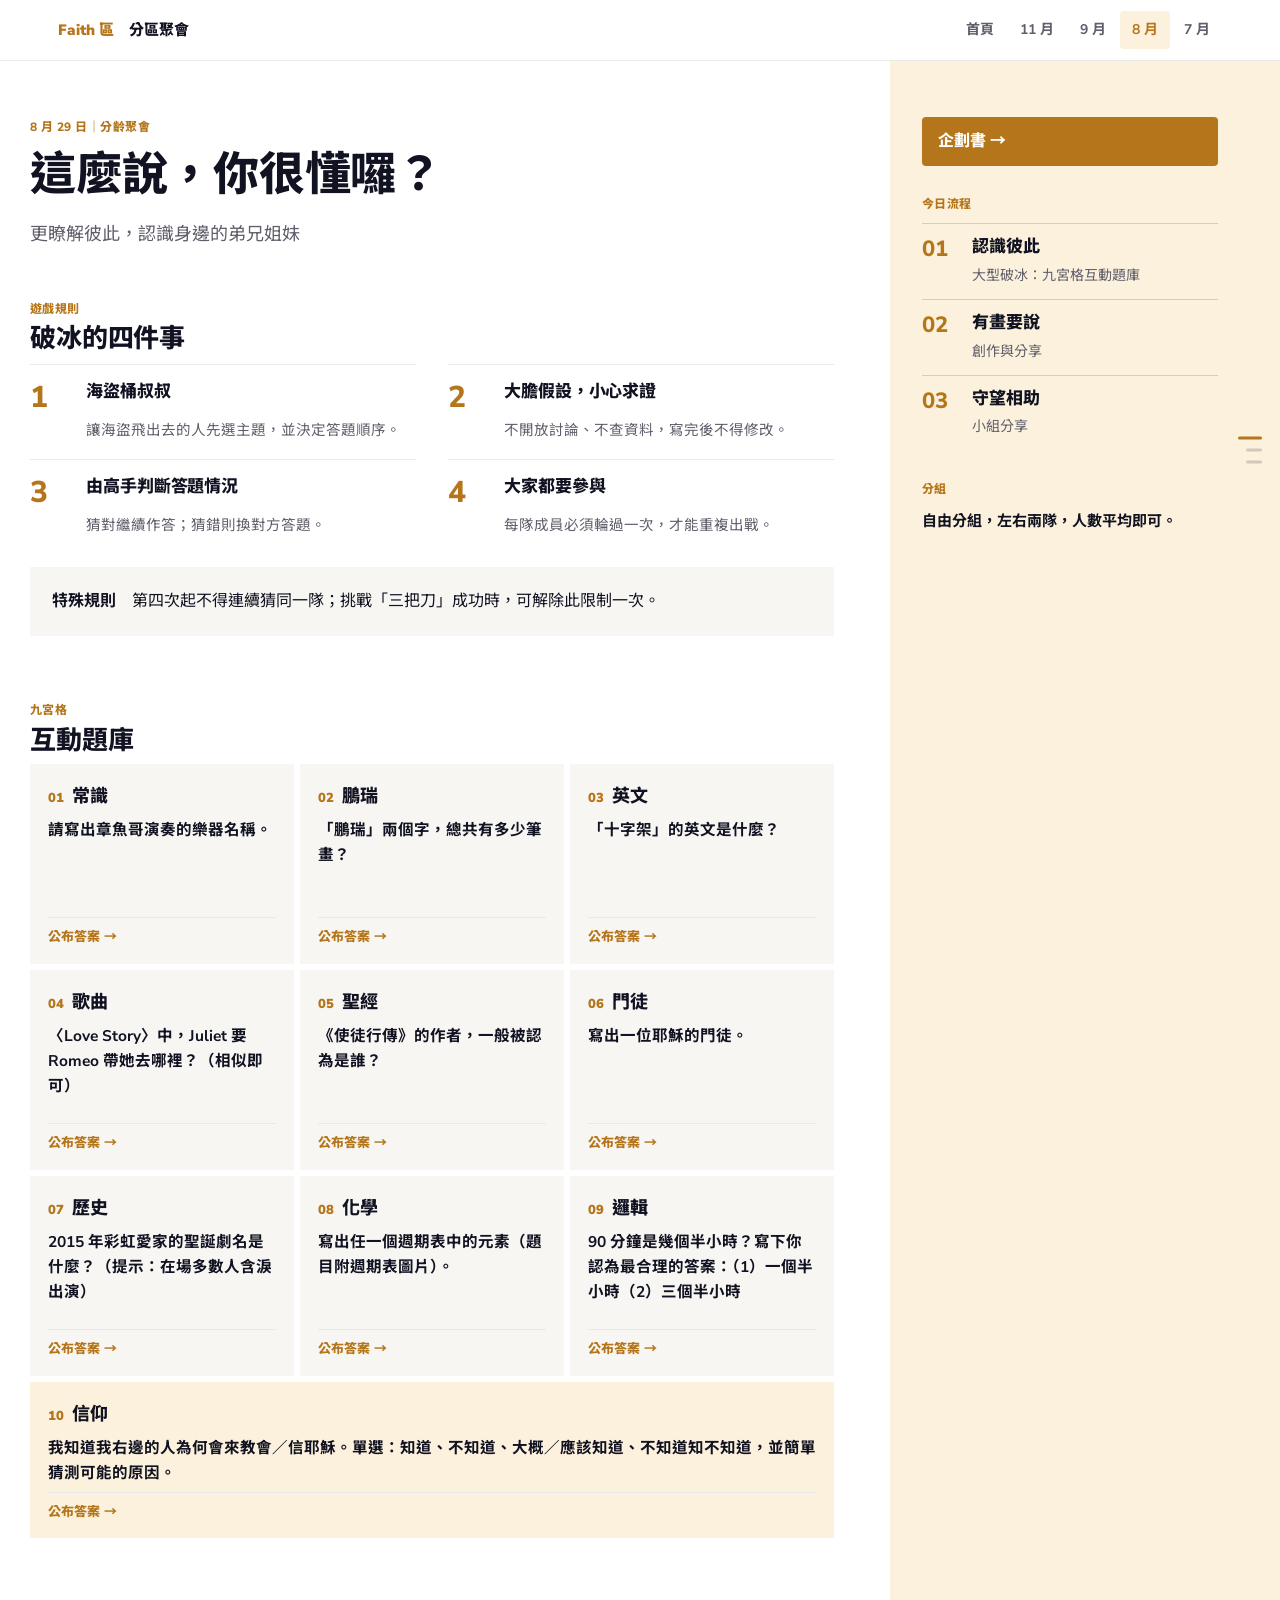
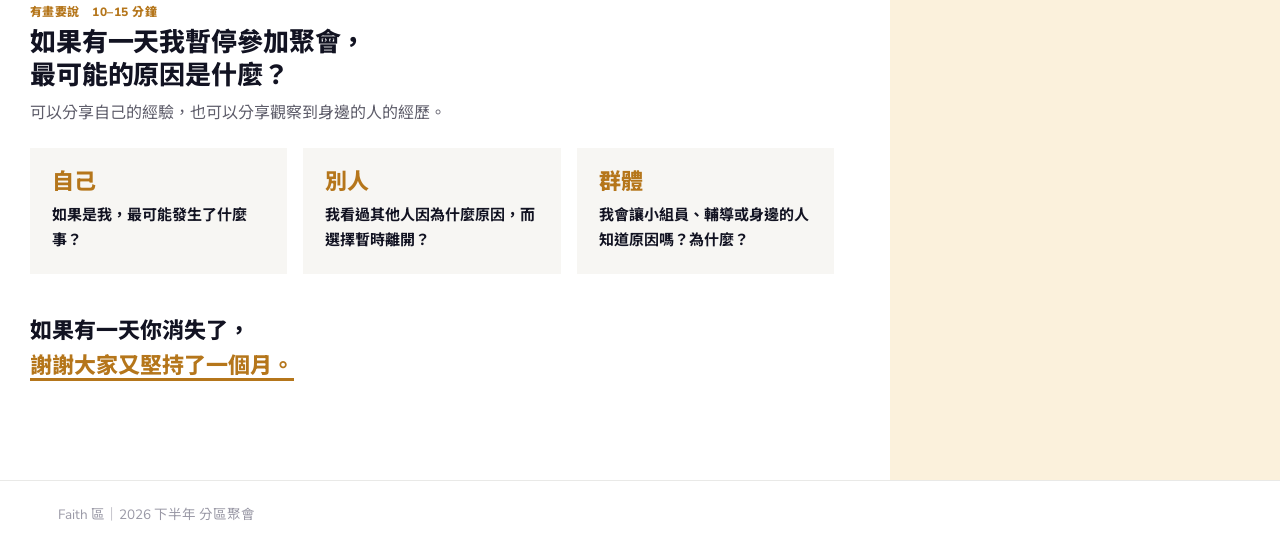
==== commit a9cd6969: "Link 企劃書 buttons to the Google Doc tabs Co-Authored-By: Claude Opus 5.5 <noreply@anthropic.com>" ====
--- a/aug.html
+++ b/aug.html
@@ -103,7 +103,7 @@
 </main>
 <aside class="panel">
 <div class="stick">
-<a class="plan" data-k="aug.115" data-plan="aug" hidden="" href="#" rel="noopener" target="_blank">企劃書 →</a>
+<a class="plan" data-k="aug.115" data-plan="aug" href="https://docs.google.com/document/d/1g-qwy4Axuen19FFuKyIWLAk6m4FZqOPo_vHI160edTA/edit?tab=t.bgxzb6ucudu5" rel="noopener" target="_blank">企劃書 →</a>
 <div>
 <div class="p-title" data-k="aug.116">今日流程</div>
 <div class="flow">
